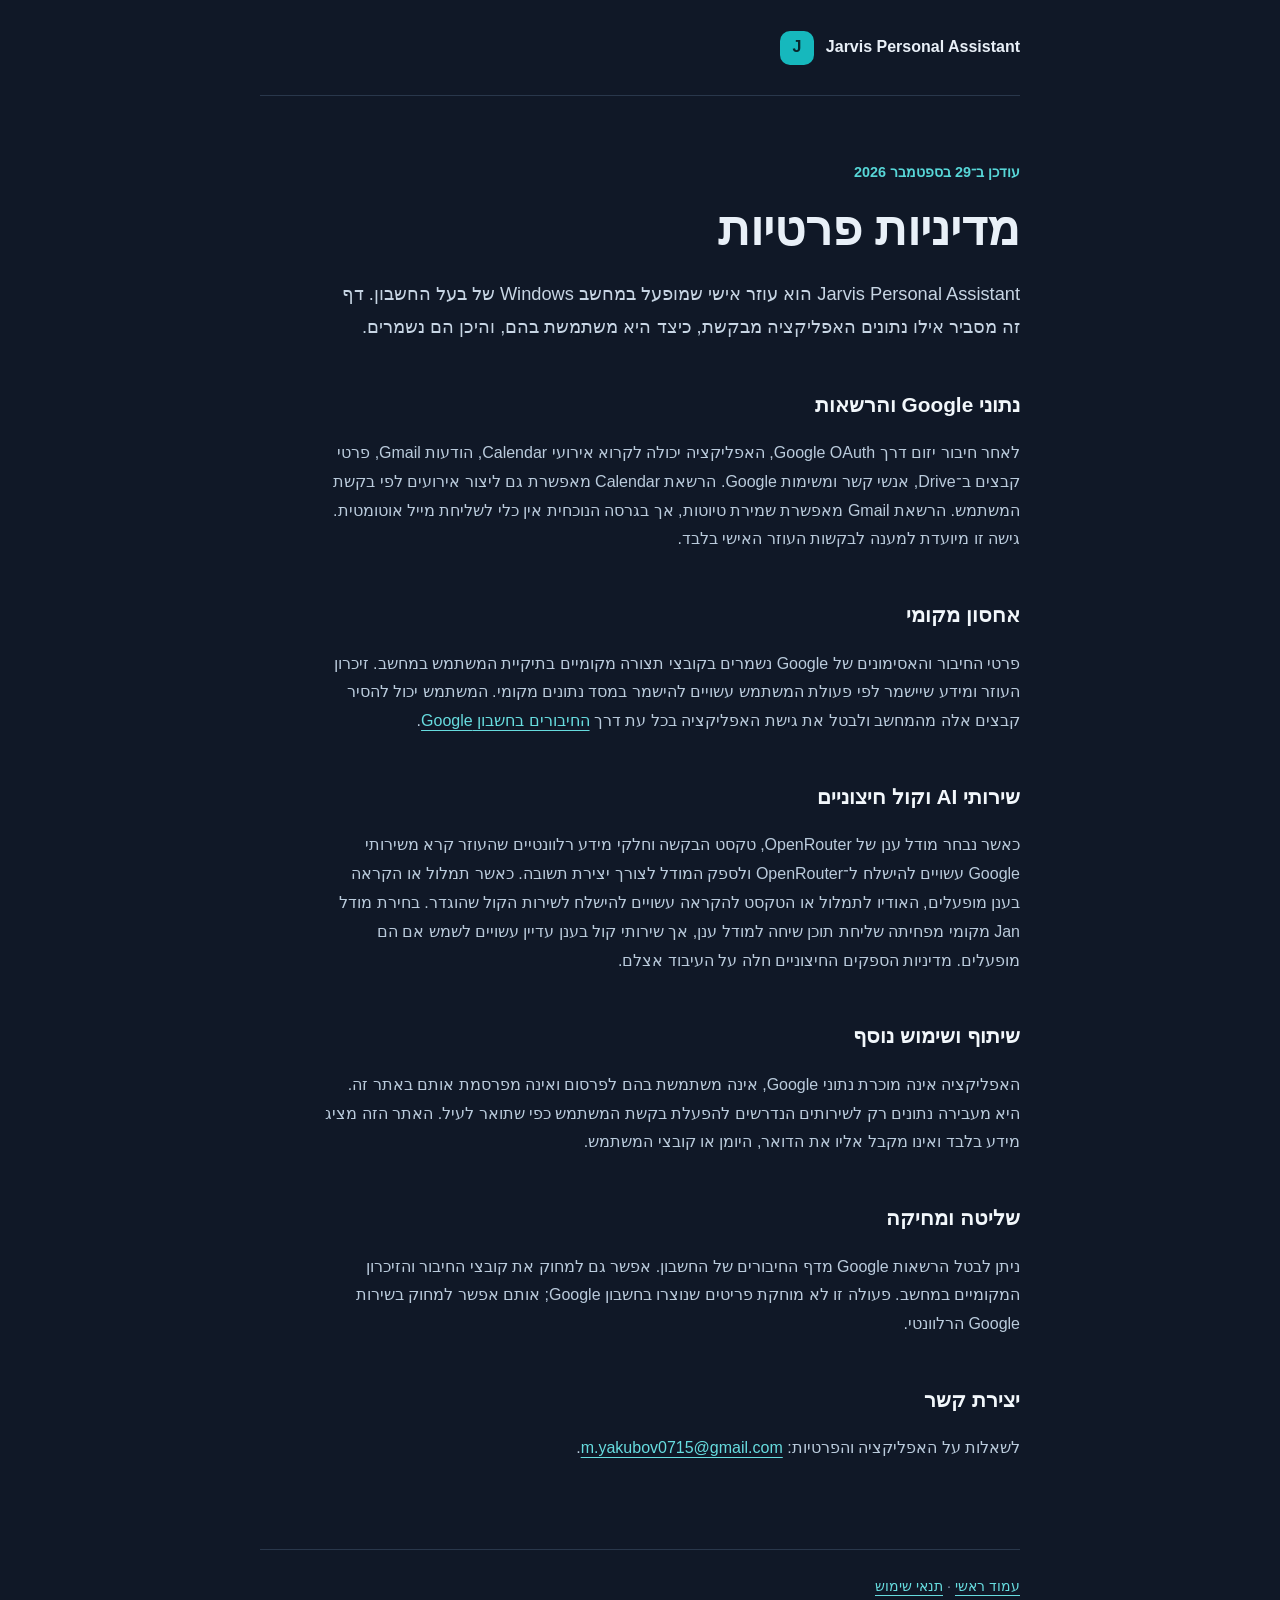
==== privacy.html @ 54c351c1 "Publish Jarvis OAuth information and privacy pages" ====
<!doctype html>
<html lang="he" dir="rtl">
<head>
  <meta charset="utf-8">
  <meta name="viewport" content="width=device-width,initial-scale=1">
  <meta name="description" content="מדיניות הפרטיות של Jarvis Personal Assistant: גישה לנתוני Google, אחסון מקומי ושירותי AI וקול.">
  <meta name="theme-color" content="#101827">
  <link rel="icon" href="/favicon.svg" type="image/svg+xml">
  <link rel="stylesheet" href="/style.css">
  <title>מדיניות פרטיות — Jarvis Personal Assistant</title>
</head>
<body>
  <div class="wrap">
    <header><a class="brand" href="/"><span class="mark">J</span><strong>Jarvis Personal Assistant</strong></a></header>
    <main class="document">
      <p class="eyebrow">עודכן ב־29 בספטמבר 2026</p>
      <h1>מדיניות פרטיות</h1>
      <p class="lead">Jarvis Personal Assistant הוא עוזר אישי שמופעל במחשב Windows של בעל החשבון. דף זה מסביר אילו נתונים האפליקציה מבקשת, כיצד היא משתמשת בהם, והיכן הם נשמרים.</p>
      <h2>נתוני Google והרשאות</h2>
      <p>לאחר חיבור יזום דרך Google OAuth, האפליקציה יכולה לקרוא אירועי Calendar, הודעות Gmail, פרטי קבצים ב־Drive, אנשי קשר ומשימות Google. הרשאת Calendar מאפשרת גם ליצור אירועים לפי בקשת המשתמש. הרשאת Gmail מאפשרת שמירת טיוטות, אך בגרסה הנוכחית אין כלי לשליחת מייל אוטומטית. גישה זו מיועדת למענה לבקשות העוזר האישי בלבד.</p>
      <h2>אחסון מקומי</h2>
      <p>פרטי החיבור והאסימונים של Google נשמרים בקובצי תצורה מקומיים בתיקיית המשתמש במחשב. זיכרון העוזר ומידע שיישמר לפי פעולת המשתמש עשויים להישמר במסד נתונים מקומי. המשתמש יכול להסיר קבצים אלה מהמחשב ולבטל את גישת האפליקציה בכל עת דרך <a href="https://myaccount.google.com/connections">החיבורים בחשבון Google</a>.</p>
      <h2>שירותי AI וקול חיצוניים</h2>
      <p>כאשר נבחר מודל ענן של OpenRouter, טקסט הבקשה וחלקי מידע רלוונטיים שהעוזר קרא משירותי Google עשויים להישלח ל־OpenRouter ולספק המודל לצורך יצירת תשובה. כאשר תמלול או הקראה בענן מופעלים, האודיו לתמלול או הטקסט להקראה עשויים להישלח לשירות הקול שהוגדר. בחירת מודל Jan מקומי מפחיתה שליחת תוכן שיחה למודל ענן, אך שירותי קול בענן עדיין עשויים לשמש אם הם מופעלים. מדיניות הספקים החיצוניים חלה על העיבוד אצלם.</p>
      <h2>שיתוף ושימוש נוסף</h2>
      <p>האפליקציה אינה מוכרת נתוני Google, אינה משתמשת בהם לפרסום ואינה מפרסמת אותם באתר זה. היא מעבירה נתונים רק לשירותים הנדרשים להפעלת בקשת המשתמש כפי שתואר לעיל. האתר הזה מציג מידע בלבד ואינו מקבל אליו את הדואר, היומן או קובצי המשתמש.</p>
      <h2>שליטה ומחיקה</h2>
      <p>ניתן לבטל הרשאות Google מדף החיבורים של החשבון. אפשר גם למחוק את קובצי החיבור והזיכרון המקומיים במחשב. פעולה זו לא מוחקת פריטים שנוצרו בחשבון Google; אותם אפשר למחוק בשירות Google הרלוונטי.</p>
      <h2>יצירת קשר</h2>
      <p>לשאלות על האפליקציה והפרטיות: <a href="mailto:m.yakubov0715@gmail.com">m.yakubov0715@gmail.com</a>.</p>
    </main>
    <footer><a href="/">עמוד ראשי</a> · <a href="/terms.html">תנאי שימוש</a></footer>
  </div>
</body>
</html>
---- style.css ----
:root{color-scheme:dark;font-family:Arial,"Noto Sans Hebrew",sans-serif;background:#101827;color:#e9f0f8}*{box-sizing:border-box}body{margin:0;line-height:1.8}.wrap{width:min(100% - 40px,760px);margin:auto}header{display:flex;align-items:center;gap:12px;min-height:96px;border-bottom:1px solid #29374b;direction:ltr;justify-content:flex-end}.brand{display:flex;align-items:center;gap:12px;color:inherit;text-decoration:none}.mark{display:grid;place-items:center;width:34px;height:34px;border-radius:10px;background:#16b8bd;color:#09272d;font-weight:800}main{padding:50px 0 70px}h1{font-size:clamp(2rem,6vw,3.6rem);line-height:1.15;margin:12px 0 22px}h2{font-size:1.3rem;margin:42px 0 10px;color:#f2f7fb}.eyebrow{color:#57d6d7;font-weight:700;font-size:.9rem}.lead{font-size:1.14rem;color:#c7d5e4}p,li{color:#bacbdc}li{margin:.4rem 0}a{color:#67dcdf;text-underline-offset:4px}.links{display:flex;flex-wrap:wrap;gap:14px;margin-top:42px}.links a{border:1px solid #3d6370;border-radius:10px;padding:10px 18px;text-decoration:none;font-weight:700}.links a:hover,.links a:focus-visible{background:#1d3943}footer{border-top:1px solid #29374b;padding:24px 0 50px;color:#8195aa;font-size:.9rem}.document{max-width:700px}.document h1{font-size:clamp(2rem,5vw,3rem)}@media(max-width:600px){.wrap{width:min(100% - 28px,760px)}main{padding:36px 0 52px}header{min-height:72px}}
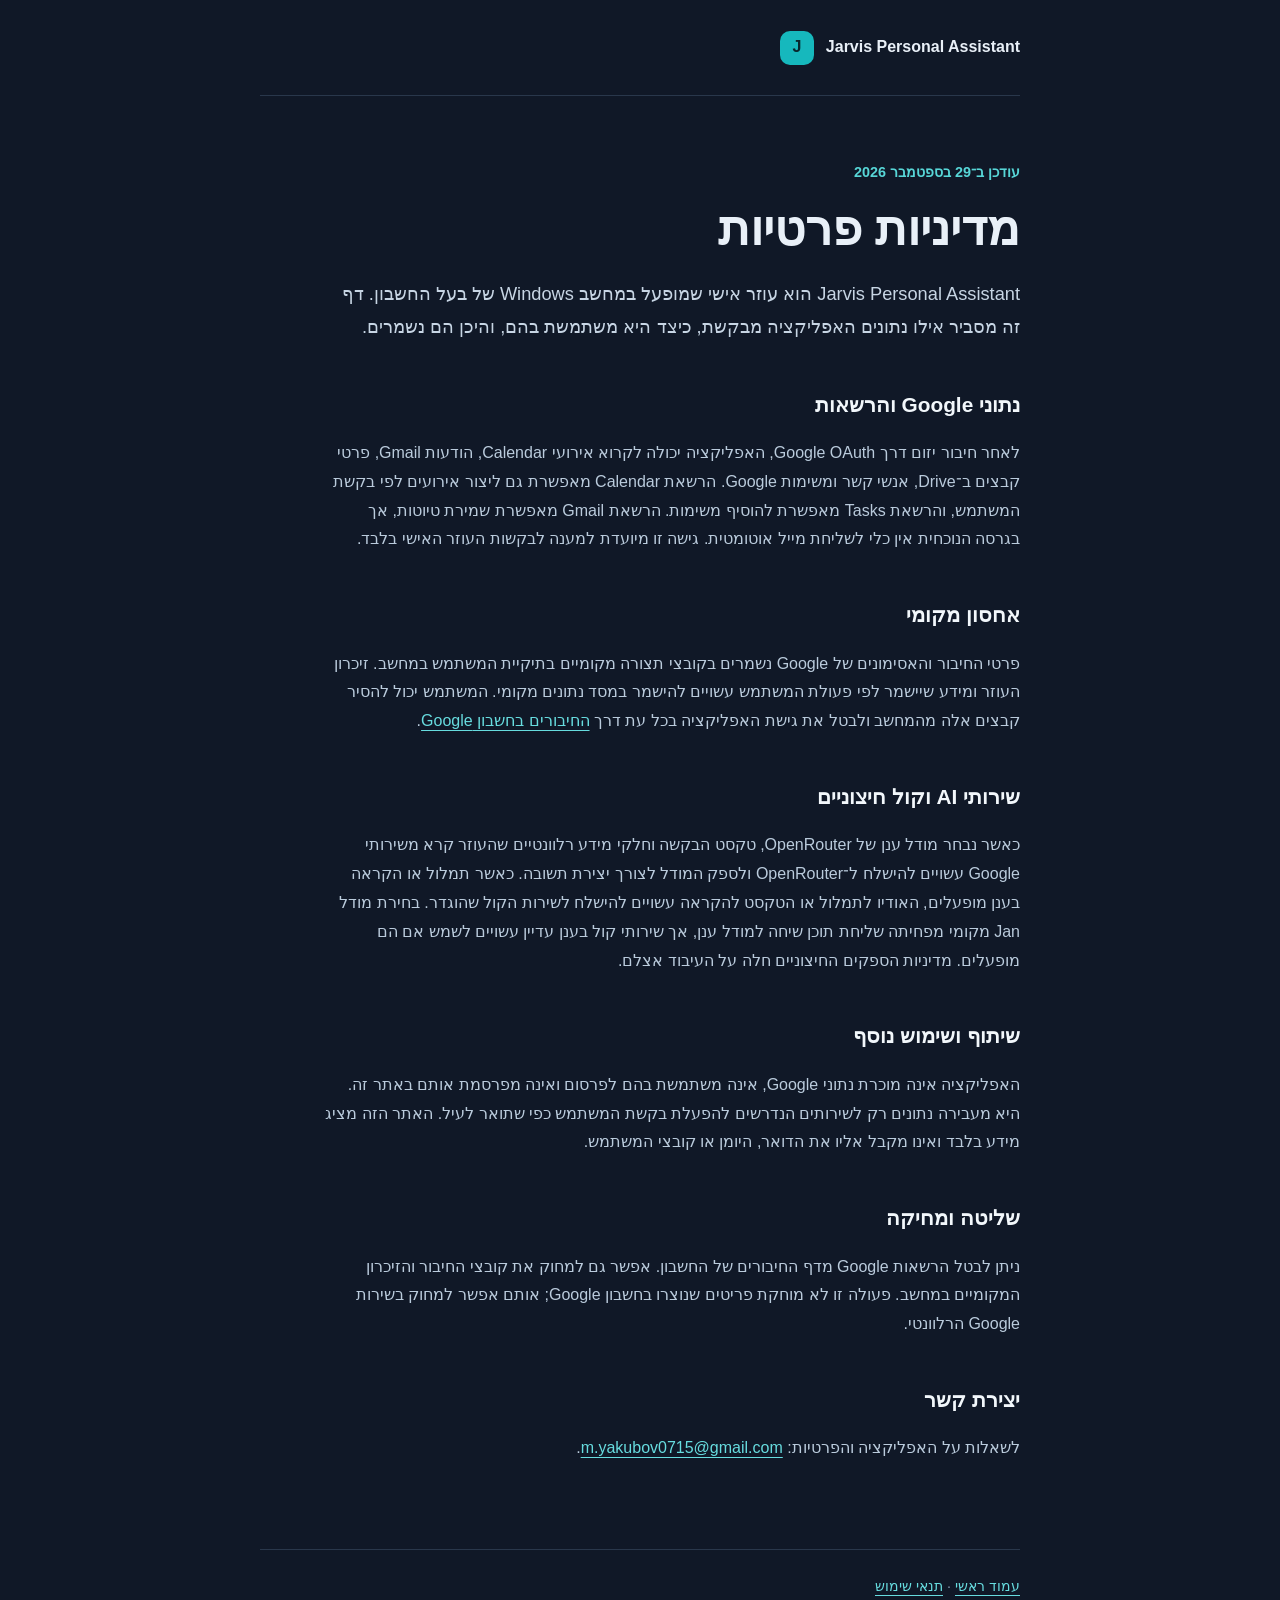
==== commit a08a891b: "Document Google Tasks creation capability" ====
--- a/privacy.html
+++ b/privacy.html
@@ -17,7 +17,7 @@
       <h1>מדיניות פרטיות</h1>
       <p class="lead">Jarvis Personal Assistant הוא עוזר אישי שמופעל במחשב Windows של בעל החשבון. דף זה מסביר אילו נתונים האפליקציה מבקשת, כיצד היא משתמשת בהם, והיכן הם נשמרים.</p>
       <h2>נתוני Google והרשאות</h2>
-      <p>לאחר חיבור יזום דרך Google OAuth, האפליקציה יכולה לקרוא אירועי Calendar, הודעות Gmail, פרטי קבצים ב־Drive, אנשי קשר ומשימות Google. הרשאת Calendar מאפשרת גם ליצור אירועים לפי בקשת המשתמש. הרשאת Gmail מאפשרת שמירת טיוטות, אך בגרסה הנוכחית אין כלי לשליחת מייל אוטומטית. גישה זו מיועדת למענה לבקשות העוזר האישי בלבד.</p>
+      <p>לאחר חיבור יזום דרך Google OAuth, האפליקציה יכולה לקרוא אירועי Calendar, הודעות Gmail, פרטי קבצים ב־Drive, אנשי קשר ומשימות Google. הרשאת Calendar מאפשרת גם ליצור אירועים לפי בקשת המשתמש, והרשאת Tasks מאפשרת להוסיף משימות. הרשאת Gmail מאפשרת שמירת טיוטות, אך בגרסה הנוכחית אין כלי לשליחת מייל אוטומטית. גישה זו מיועדת למענה לבקשות העוזר האישי בלבד.</p>
       <h2>אחסון מקומי</h2>
       <p>פרטי החיבור והאסימונים של Google נשמרים בקובצי תצורה מקומיים בתיקיית המשתמש במחשב. זיכרון העוזר ומידע שיישמר לפי פעולת המשתמש עשויים להישמר במסד נתונים מקומי. המשתמש יכול להסיר קבצים אלה מהמחשב ולבטל את גישת האפליקציה בכל עת דרך <a href="https://myaccount.google.com/connections">החיבורים בחשבון Google</a>.</p>
       <h2>שירותי AI וקול חיצוניים</h2>
